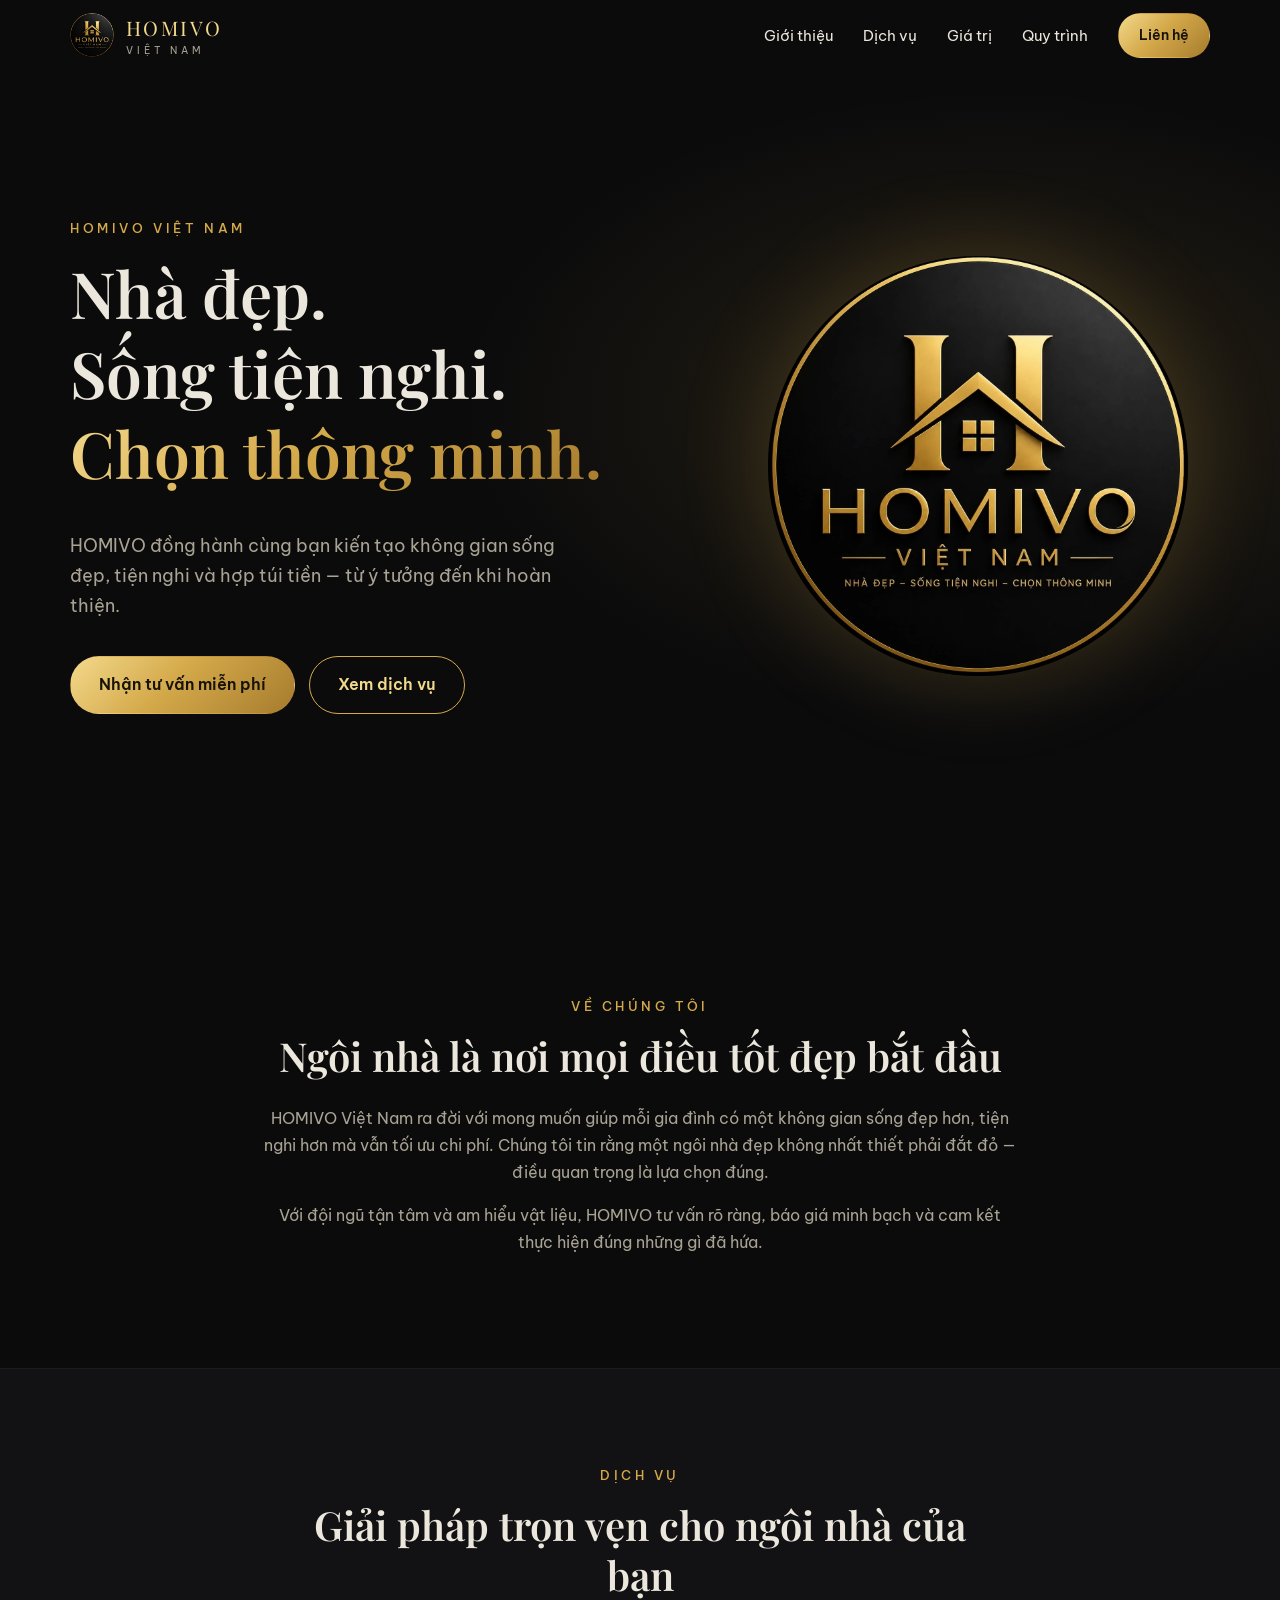
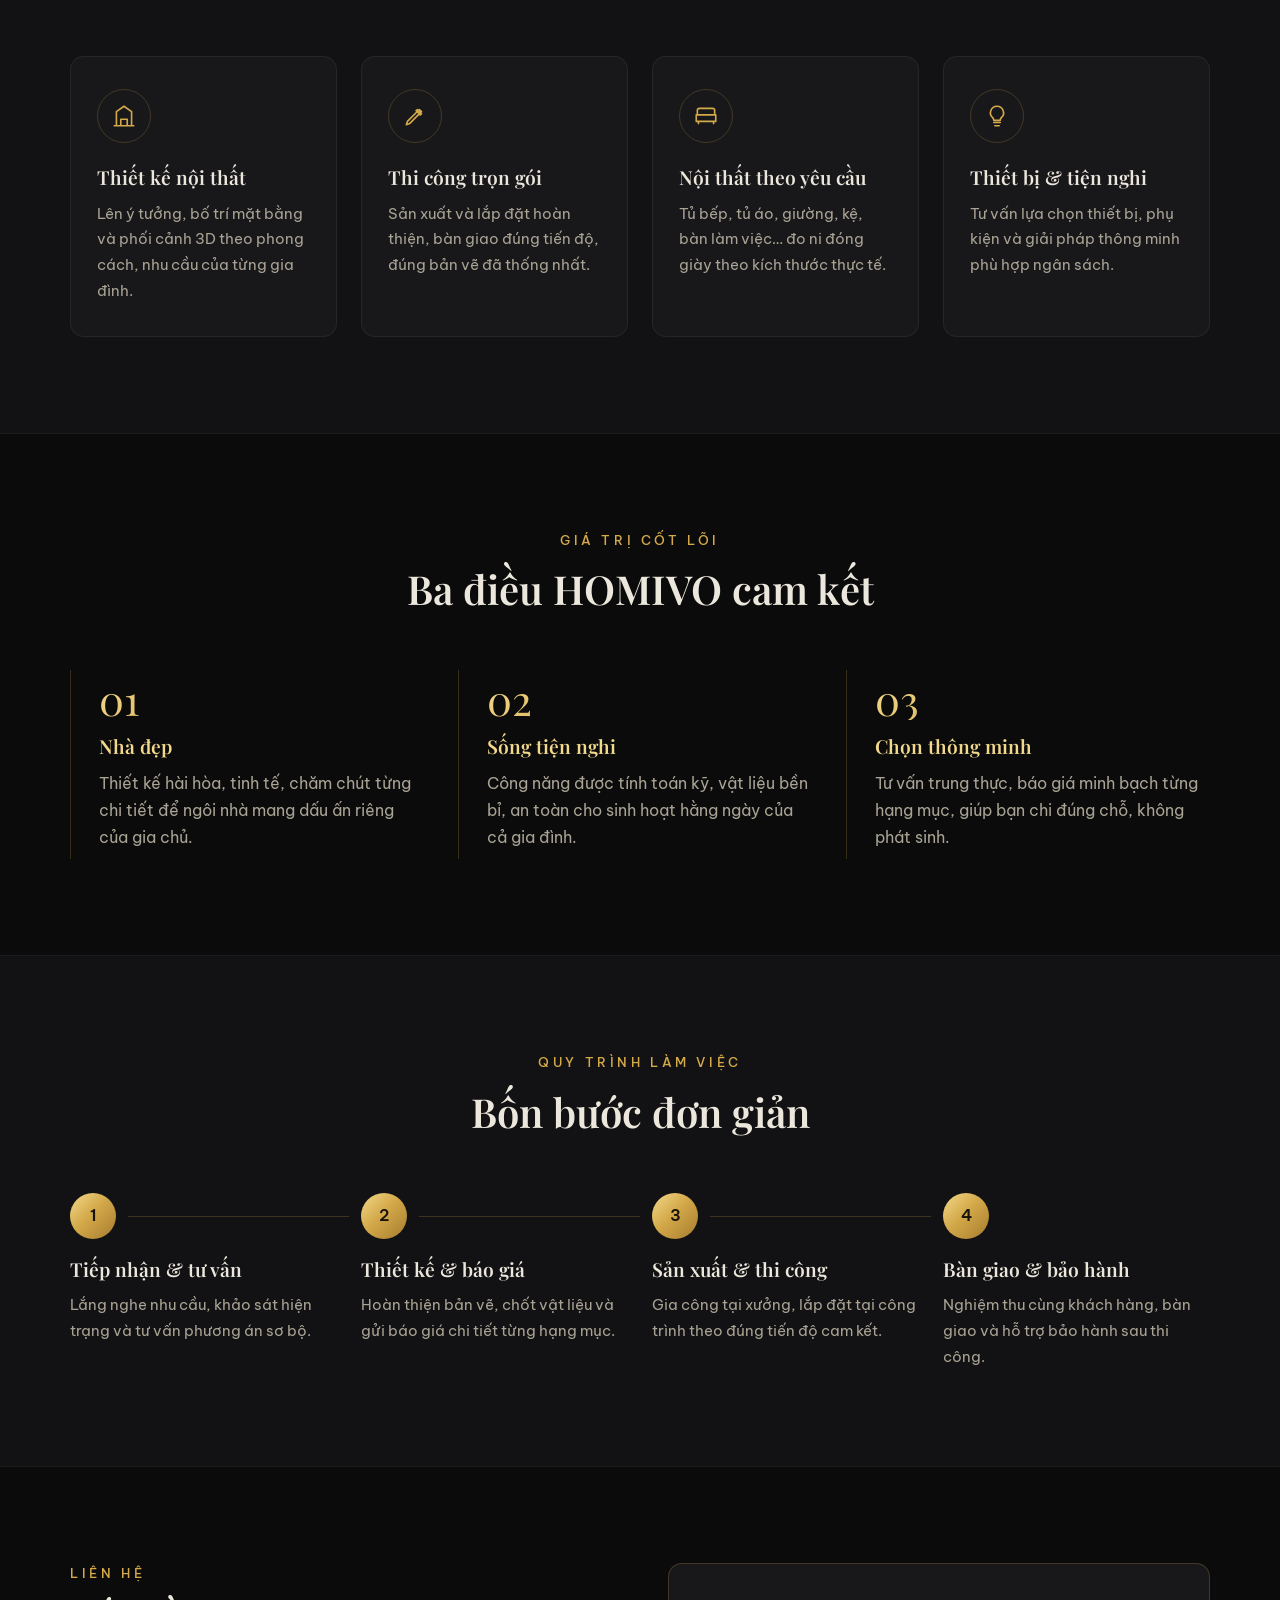
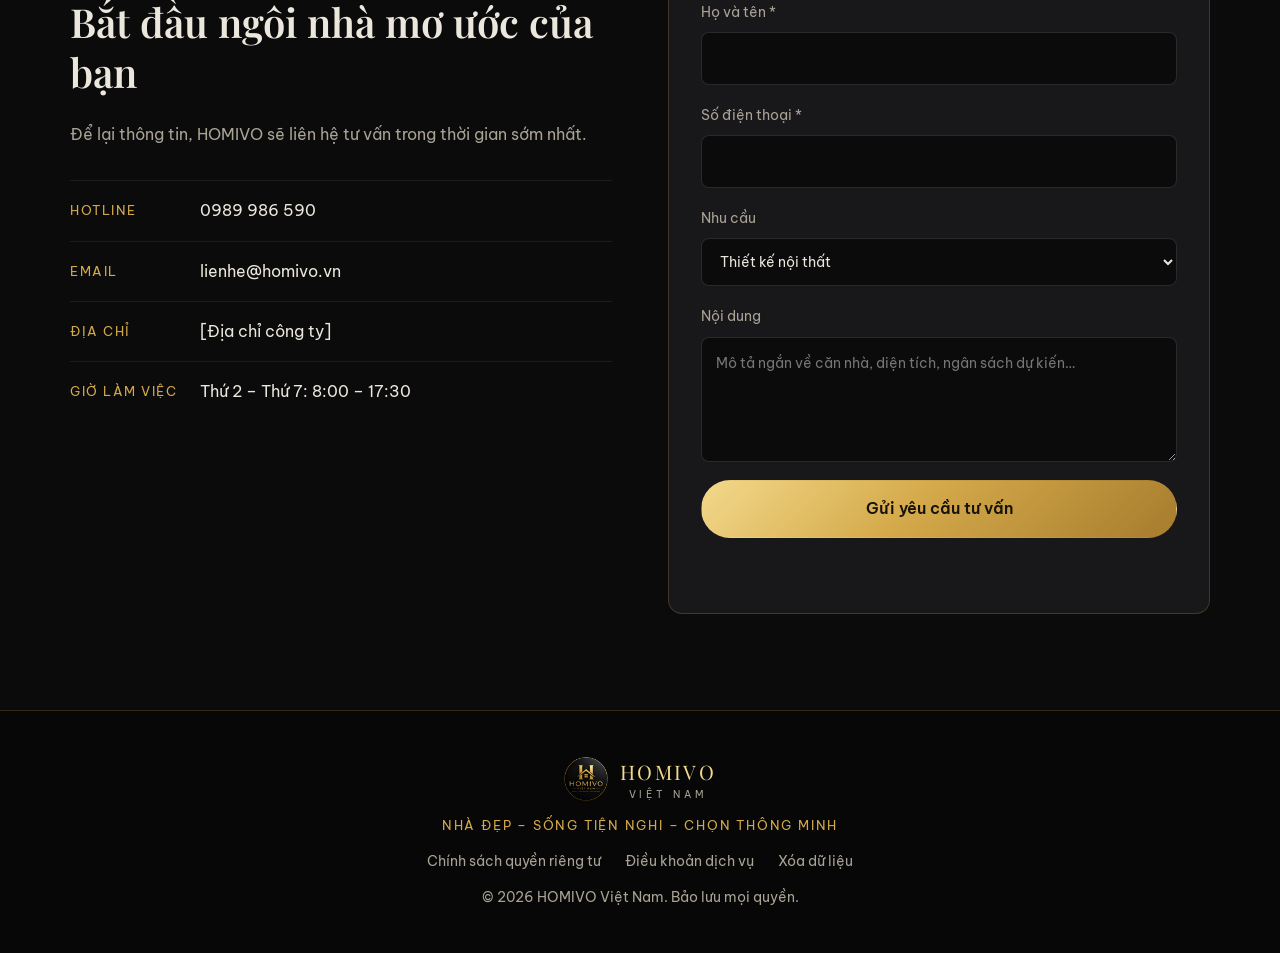
==== index.html @ d2447e5d "Website HOMIVO Viet Nam: trang chu, chinh sach quyen rieng tu, dieu khoan dich vu, huong dan xoa du " ====
<!DOCTYPE html>
<html lang="vi">
<head>
  <meta charset="UTF-8">
  <meta name="viewport" content="width=device-width, initial-scale=1.0">
  <title>HOMIVO Việt Nam — Nhà đẹp, Sống tiện nghi, Chọn thông minh</title>
  <meta name="description" content="HOMIVO Việt Nam — giải pháp nội thất và tiện nghi cho ngôi nhà của bạn. Nhà đẹp – Sống tiện nghi – Chọn thông minh.">
  <link rel="icon" href="assets/logo.webp">
  <link rel="preconnect" href="https://fonts.googleapis.com">
  <link rel="preconnect" href="https://fonts.gstatic.com" crossorigin>
  <link href="https://fonts.googleapis.com/css2?family=Be+Vietnam+Pro:wght@300;400;500;600&family=Playfair+Display:wght@500;600;700&display=swap" rel="stylesheet">
  <link rel="stylesheet" href="style.css">
</head>
<body>

  <!-- ===== THANH ĐIỀU HƯỚNG ===== -->
  <header class="header" id="header">
    <div class="container header__inner">
      <a href="#trang-chu" class="brand">
        <img src="assets/logo.webp" alt="Logo HOMIVO Việt Nam" class="brand__logo">
        <span class="brand__name">HOMIVO <small>Việt Nam</small></span>
      </a>
      <button class="nav-toggle" id="navToggle" aria-label="Mở menu" aria-expanded="false">
        <span></span><span></span><span></span>
      </button>
      <nav class="nav" id="nav">
        <a href="#gioi-thieu">Giới thiệu</a>
        <a href="#dich-vu">Dịch vụ</a>
        <a href="#gia-tri">Giá trị</a>
        <a href="#quy-trinh">Quy trình</a>
        <a href="#lien-he" class="btn btn--small">Liên hệ</a>
      </nav>
    </div>
  </header>

  <main>
    <!-- ===== TRANG CHỦ ===== -->
    <section class="hero" id="trang-chu">
      <div class="container hero__inner">
        <div class="hero__text">
          <p class="eyebrow">HOMIVO Việt Nam</p>
          <h1>Nhà đẹp.<br>Sống tiện nghi.<br><span class="gold">Chọn thông minh.</span></h1>
          <p class="hero__lead">
            HOMIVO đồng hành cùng bạn kiến tạo không gian sống đẹp, tiện nghi
            và hợp túi tiền — từ ý tưởng đến khi hoàn thiện.
          </p>
          <div class="hero__actions">
            <a href="#lien-he" class="btn">Nhận tư vấn miễn phí</a>
            <a href="#dich-vu" class="btn btn--ghost">Xem dịch vụ</a>
          </div>
        </div>
        <div class="hero__logo">
          <img src="assets/logo.webp" alt="HOMIVO Việt Nam">
        </div>
      </div>
    </section>

    <!-- ===== GIỚI THIỆU ===== -->
    <section class="section" id="gioi-thieu">
      <div class="container narrow reveal">
        <p class="eyebrow">Về chúng tôi</p>
        <h2>Ngôi nhà là nơi mọi điều tốt đẹp bắt đầu</h2>
        <!-- THAY: đoạn giới thiệu công ty -->
        <p>
          HOMIVO Việt Nam ra đời với mong muốn giúp mỗi gia đình có một không gian sống
          đẹp hơn, tiện nghi hơn mà vẫn tối ưu chi phí. Chúng tôi tin rằng một ngôi nhà đẹp
          không nhất thiết phải đắt đỏ — điều quan trọng là lựa chọn đúng.
        </p>
        <p>
          Với đội ngũ tận tâm và am hiểu vật liệu, HOMIVO tư vấn rõ ràng, báo giá minh bạch
          và cam kết thực hiện đúng những gì đã hứa.
        </p>
      </div>
    </section>

    <!-- ===== DỊCH VỤ ===== -->
    <section class="section section--alt" id="dich-vu">
      <div class="container">
        <div class="section__head reveal">
          <p class="eyebrow">Dịch vụ</p>
          <h2>Giải pháp trọn vẹn cho ngôi nhà của bạn</h2>
        </div>
        <!-- THAY: danh sách dịch vụ / sản phẩm thực tế -->
        <div class="grid grid--4">
          <article class="card reveal">
            <div class="card__icon">
              <svg viewBox="0 0 24 24"><path d="M3 21h18M5 21V8l7-5 7 5v13M9 21v-6h6v6"/></svg>
            </div>
            <h3>Thiết kế nội thất</h3>
            <p>Lên ý tưởng, bố trí mặt bằng và phối cảnh 3D theo phong cách, nhu cầu của từng gia đình.</p>
          </article>
          <article class="card reveal">
            <div class="card__icon">
              <svg viewBox="0 0 24 24"><path d="M14 6l4 4M4 20l3-1 11-11-2-2L5 17l-1 3zM13 7l4 4"/></svg>
            </div>
            <h3>Thi công trọn gói</h3>
            <p>Sản xuất và lắp đặt hoàn thiện, bàn giao đúng tiến độ, đúng bản vẽ đã thống nhất.</p>
          </article>
          <article class="card reveal">
            <div class="card__icon">
              <svg viewBox="0 0 24 24"><path d="M4 11V7a2 2 0 012-2h12a2 2 0 012 2v4M3 11h18v6H3zM5 17v2M19 17v2"/></svg>
            </div>
            <h3>Nội thất theo yêu cầu</h3>
            <p>Tủ bếp, tủ áo, giường, kệ, bàn làm việc… đo ni đóng giày theo kích thước thực tế.</p>
          </article>
          <article class="card reveal">
            <div class="card__icon">
              <svg viewBox="0 0 24 24"><path d="M9 18h6M10 21h4M12 3a6 6 0 00-4 10.5c.7.7 1 1.5 1 2.5h6c0-1 .3-1.8 1-2.5A6 6 0 0012 3z"/></svg>
            </div>
            <h3>Thiết bị &amp; tiện nghi</h3>
            <p>Tư vấn lựa chọn thiết bị, phụ kiện và giải pháp thông minh phù hợp ngân sách.</p>
          </article>
        </div>
      </div>
    </section>

    <!-- ===== GIÁ TRỊ ===== -->
    <section class="section" id="gia-tri">
      <div class="container">
        <div class="section__head reveal">
          <p class="eyebrow">Giá trị cốt lõi</p>
          <h2>Ba điều HOMIVO cam kết</h2>
        </div>
        <div class="grid grid--3">
          <div class="value reveal">
            <span class="value__num">01</span>
            <h3>Nhà đẹp</h3>
            <p>Thiết kế hài hòa, tinh tế, chăm chút từng chi tiết để ngôi nhà mang dấu ấn riêng của gia chủ.</p>
          </div>
          <div class="value reveal">
            <span class="value__num">02</span>
            <h3>Sống tiện nghi</h3>
            <p>Công năng được tính toán kỹ, vật liệu bền bỉ, an toàn cho sinh hoạt hằng ngày của cả gia đình.</p>
          </div>
          <div class="value reveal">
            <span class="value__num">03</span>
            <h3>Chọn thông minh</h3>
            <p>Tư vấn trung thực, báo giá minh bạch từng hạng mục, giúp bạn chi đúng chỗ, không phát sinh.</p>
          </div>
        </div>
      </div>
    </section>

    <!-- ===== QUY TRÌNH ===== -->
    <section class="section section--alt" id="quy-trinh">
      <div class="container">
        <div class="section__head reveal">
          <p class="eyebrow">Quy trình làm việc</p>
          <h2>Bốn bước đơn giản</h2>
        </div>
        <ol class="steps">
          <li class="reveal"><h3>Tiếp nhận &amp; tư vấn</h3><p>Lắng nghe nhu cầu, khảo sát hiện trạng và tư vấn phương án sơ bộ.</p></li>
          <li class="reveal"><h3>Thiết kế &amp; báo giá</h3><p>Hoàn thiện bản vẽ, chốt vật liệu và gửi báo giá chi tiết từng hạng mục.</p></li>
          <li class="reveal"><h3>Sản xuất &amp; thi công</h3><p>Gia công tại xưởng, lắp đặt tại công trình theo đúng tiến độ cam kết.</p></li>
          <li class="reveal"><h3>Bàn giao &amp; bảo hành</h3><p>Nghiệm thu cùng khách hàng, bàn giao và hỗ trợ bảo hành sau thi công.</p></li>
        </ol>
      </div>
    </section>

    <!-- ===== LIÊN HỆ ===== -->
    <section class="section" id="lien-he">
      <div class="container contact">
        <div class="contact__info reveal">
          <p class="eyebrow">Liên hệ</p>
          <h2>Bắt đầu ngôi nhà mơ ước của bạn</h2>
          <p>Để lại thông tin, HOMIVO sẽ liên hệ tư vấn trong thời gian sớm nhất.</p>
          <!-- THAY: thông tin liên hệ thật -->
          <ul class="contact__list">
            <li><span>Hotline</span><a href="tel:0989986590">0989 986 590</a></li>
            <li><span>Email</span><a href="mailto:lienhe@homivo.vn">lienhe@homivo.vn</a></li>
            <li><span>Địa chỉ</span>[Địa chỉ công ty]</li>
            <li><span>Giờ làm việc</span>Thứ 2 – Thứ 7: 8:00 – 17:30</li>
          </ul>
        </div>

        <form class="form reveal" id="contactForm" novalidate>
          <label>Họ và tên *
            <input type="text" name="ten" required autocomplete="name">
          </label>
          <label>Số điện thoại *
            <input type="tel" name="sdt" required autocomplete="tel" pattern="[0-9+ .]{9,15}">
          </label>
          <label>Nhu cầu
            <select name="nhucau">
              <option>Thiết kế nội thất</option>
              <option>Thi công trọn gói</option>
              <option>Nội thất theo yêu cầu</option>
              <option>Thiết bị &amp; tiện nghi</option>
              <option>Khác</option>
            </select>
          </label>
          <label>Nội dung
            <textarea name="noidung" rows="4" placeholder="Mô tả ngắn về căn nhà, diện tích, ngân sách dự kiến…"></textarea>
          </label>
          <button type="submit" class="btn">Gửi yêu cầu tư vấn</button>
          <p class="form__note" id="formNote" role="status"></p>
        </form>
      </div>
    </section>
  </main>

  <!-- ===== CHÂN TRANG ===== -->
  <footer class="footer">
    <div class="container footer__inner">
      <div class="brand">
        <img src="assets/logo.webp" alt="" class="brand__logo">
        <span class="brand__name">HOMIVO <small>Việt Nam</small></span>
      </div>
      <p class="footer__slogan">Nhà đẹp – Sống tiện nghi – Chọn thông minh</p>
      <nav class="footer__links">
        <a href="chinh-sach-quyen-rieng-tu.html">Chính sách quyền riêng tư</a>
        <a href="dieu-khoan-dich-vu.html">Điều khoản dịch vụ</a>
        <a href="xoa-du-lieu.html">Xóa dữ liệu</a>
      </nav>
      <p class="footer__copy">© <span id="year"></span> HOMIVO Việt Nam. Bảo lưu mọi quyền.</p>
    </div>
  </footer>

  <script src="script.js"></script>
</body>
</html>
---- style.css ----
/* ===== HOMIVO Việt Nam — đen & vàng kim ===== */
:root {
  --bg: #0b0b0c;
  --bg-alt: #121214;
  --surface: #18181b;
  --line: rgba(212, 169, 74, 0.22);
  --text: #ece7dc;
  --muted: #a9a394;
  --gold: #d4a94a;
  --gold-light: #f3d98b;
  --gold-dark: #a67c2e;
  --gold-grad: linear-gradient(135deg, #f3d98b 0%, #d4a94a 45%, #a67c2e 100%);
  --radius: 14px;
  --header-h: 72px;
}

*, *::before, *::after { box-sizing: border-box; }

html { scroll-behavior: smooth; scroll-padding-top: var(--header-h); }

body {
  margin: 0;
  background: var(--bg);
  color: var(--text);
  font-family: "Be Vietnam Pro", system-ui, -apple-system, "Segoe UI", sans-serif;
  font-size: 16px;
  line-height: 1.7;
  -webkit-font-smoothing: antialiased;
}

img { max-width: 100%; display: block; }
a { color: inherit; text-decoration: none; }

h1, h2, h3 {
  font-family: "Playfair Display", Georgia, serif;
  font-weight: 600;
  line-height: 1.25;
  margin: 0 0 0.6em;
}
h1 { font-size: clamp(2.2rem, 5.5vw, 4rem); }
h2 { font-size: clamp(1.6rem, 3.4vw, 2.5rem); }
h3 { font-size: 1.2rem; }
p { margin: 0 0 1em; color: var(--muted); }

.container { width: min(1140px, 100% - 32px); margin-inline: auto; }
.narrow { max-width: 760px; text-align: center; }

.gold {
  background: var(--gold-grad);
  -webkit-background-clip: text;
  background-clip: text;
  color: transparent;
}

.eyebrow {
  color: var(--gold);
  font-size: 0.8rem;
  font-weight: 500;
  letter-spacing: 0.28em;
  text-transform: uppercase;
  margin-bottom: 1em;
}

/* ----- Nút ----- */
.btn {
  display: inline-block;
  padding: 14px 28px;
  border: 1px solid transparent;
  border-radius: 999px;
  background: var(--gold-grad);
  color: #17130a;
  font: inherit;
  font-weight: 600;
  cursor: pointer;
  transition: transform 0.2s, box-shadow 0.2s, background 0.2s, color 0.2s;
}
.btn:hover { transform: translateY(-2px); box-shadow: 0 10px 30px rgba(212, 169, 74, 0.3); }
.btn--ghost { background: transparent; border-color: var(--gold); color: var(--gold-light); }
.btn--ghost:hover { background: rgba(212, 169, 74, 0.1); }
.btn--small { padding: 9px 20px; font-size: 0.9rem; }

/* ----- Thanh điều hướng ----- */
.header {
  position: fixed;
  inset: 0 0 auto 0;
  z-index: 50;
  height: var(--header-h);
  transition: background 0.3s, border-color 0.3s;
  border-bottom: 1px solid transparent;
}
.header.is-scrolled {
  background: rgba(11, 11, 12, 0.92);
  backdrop-filter: blur(10px);
  border-bottom-color: var(--line);
}
.header__inner { height: 100%; display: flex; align-items: center; justify-content: space-between; }

.brand { display: flex; align-items: center; gap: 12px; }
.brand__logo { width: 44px; height: 44px; border-radius: 50%; }
.brand__name {
  font-family: "Playfair Display", serif;
  font-size: 1.25rem;
  letter-spacing: 0.12em;
  color: var(--gold-light);
}
.brand__name small {
  display: block;
  font-family: "Be Vietnam Pro", sans-serif;
  font-size: 0.6rem;
  letter-spacing: 0.4em;
  text-transform: uppercase;
  color: var(--muted);
  margin-top: -2px;
}

.nav { display: flex; align-items: center; gap: 30px; font-size: 0.95rem; }
.nav a:not(.btn) { color: var(--text); position: relative; padding: 6px 0; }
.nav a:not(.btn)::after {
  content: "";
  position: absolute;
  left: 0; bottom: 0;
  width: 0; height: 1px;
  background: var(--gold);
  transition: width 0.25s;
}
.nav a:not(.btn):hover::after { width: 100%; }

.nav-toggle {
  display: none;
  width: 44px; height: 44px;
  background: none; border: 0; padding: 10px;
  cursor: pointer;
}
.nav-toggle span {
  display: block; height: 2px; margin: 5px 0;
  background: var(--gold-light);
  transition: transform 0.25s, opacity 0.25s;
}
.nav-toggle[aria-expanded="true"] span:nth-child(1) { transform: translateY(7px) rotate(45deg); }
.nav-toggle[aria-expanded="true"] span:nth-child(2) { opacity: 0; }
.nav-toggle[aria-expanded="true"] span:nth-child(3) { transform: translateY(-7px) rotate(-45deg); }

/* ----- Hero ----- */
.hero {
  min-height: 100vh;
  display: flex;
  align-items: center;
  padding: calc(var(--header-h) + 40px) 0 80px;
  background:
    radial-gradient(ellipse 60% 50% at 78% 45%, rgba(212, 169, 74, 0.14), transparent 70%),
    var(--bg);
}
.hero__inner { display: grid; grid-template-columns: 1.15fr 0.85fr; gap: 48px; align-items: center; }
.hero__lead { font-size: 1.1rem; max-width: 520px; margin-bottom: 2em; }
.hero__actions { display: flex; flex-wrap: wrap; gap: 14px; }
.hero__logo img {
  width: min(420px, 100%);
  margin-inline: auto;
  border-radius: 50%;
  box-shadow: 0 0 90px rgba(212, 169, 74, 0.22);
}

/* ----- Khối nội dung ----- */
.section { padding: 96px 0; }
.section--alt { background: var(--bg-alt); border-block: 1px solid rgba(255, 255, 255, 0.04); }
.section__head { text-align: center; max-width: 680px; margin: 0 auto 56px; }

.grid { display: grid; gap: 24px; }
.grid--4 { grid-template-columns: repeat(4, 1fr); }
.grid--3 { grid-template-columns: repeat(3, 1fr); }

.card {
  background: var(--surface);
  border: 1px solid rgba(255, 255, 255, 0.06);
  border-radius: var(--radius);
  padding: 32px 26px;
  transition: transform 0.25s, border-color 0.25s;
}
.card:hover { transform: translateY(-6px); border-color: var(--line); }
.card p { margin: 0; font-size: 0.95rem; }
.card__icon {
  width: 54px; height: 54px;
  display: grid; place-items: center;
  border: 1px solid var(--line);
  border-radius: 50%;
  margin-bottom: 22px;
}
.card__icon svg {
  width: 26px; height: 26px;
  fill: none; stroke: var(--gold);
  stroke-width: 1.5; stroke-linecap: round; stroke-linejoin: round;
}

.value { padding: 8px 8px 8px 28px; border-left: 1px solid var(--line); }
.value__num {
  font-family: "Playfair Display", serif;
  font-size: 2.6rem;
  line-height: 1;
  display: block;
  margin-bottom: 14px;
  background: var(--gold-grad);
  -webkit-background-clip: text;
  background-clip: text;
  color: transparent;
}
.value h3 { color: var(--gold-light); }
.value p { margin: 0; }

.steps {
  list-style: none;
  margin: 0; padding: 0;
  display: grid;
  grid-template-columns: repeat(4, 1fr);
  gap: 24px;
  counter-reset: step;
}
.steps li { counter-increment: step; position: relative; padding-top: 64px; }
.steps li::before {
  content: counter(step);
  position: absolute; top: 0; left: 0;
  width: 46px; height: 46px;
  display: grid; place-items: center;
  border-radius: 50%;
  background: var(--gold-grad);
  color: #17130a;
  font-weight: 600;
}
.steps li::after {
  content: "";
  position: absolute; top: 23px; left: 58px; right: -12px;
  height: 1px;
  background: var(--line);
}
.steps li:last-child::after { display: none; }
.steps p { margin: 0; font-size: 0.95rem; }

/* ----- Liên hệ ----- */
.contact { display: grid; grid-template-columns: 1fr 1fr; gap: 56px; align-items: start; }
.contact__list { list-style: none; padding: 0; margin: 32px 0 0; }
.contact__list li {
  display: flex; gap: 20px;
  padding: 16px 0;
  border-top: 1px solid rgba(255, 255, 255, 0.07);
}
.contact__list span {
  flex: 0 0 110px;
  color: var(--gold);
  font-size: 0.8rem;
  letter-spacing: 0.12em;
  text-transform: uppercase;
  padding-top: 3px;
}
.contact__list a:hover { color: var(--gold-light); }

.form {
  background: var(--surface);
  border: 1px solid var(--line);
  border-radius: var(--radius);
  padding: 36px 32px;
  display: grid;
  gap: 18px;
}
.form label { display: grid; gap: 8px; font-size: 0.9rem; color: var(--muted); }
.form input, .form select, .form textarea {
  width: 100%;
  padding: 13px 14px;
  background: var(--bg);
  border: 1px solid rgba(255, 255, 255, 0.12);
  border-radius: 8px;
  color: var(--text);
  font: inherit;
  transition: border-color 0.2s;
}
.form input:focus, .form select:focus, .form textarea:focus { outline: none; border-color: var(--gold); }
.form .is-invalid { border-color: #d9605a; }
.form textarea { resize: vertical; }
.form__note { margin: 0; min-height: 1.5em; font-size: 0.9rem; color: var(--gold-light); }

/* ----- Chân trang ----- */
.footer { border-top: 1px solid var(--line); padding: 44px 0; background: #070708; }
.footer__inner { display: grid; justify-items: center; gap: 12px; text-align: center; }
.footer__slogan { margin: 0; color: var(--gold); letter-spacing: 0.14em; text-transform: uppercase; font-size: 0.8rem; }
.footer__copy { margin: 0; font-size: 0.85rem; }
.footer__links { display: flex; flex-wrap: wrap; justify-content: center; gap: 8px 24px; font-size: 0.9rem; }
.footer__links a { color: var(--muted); }
.footer__links a:hover { color: var(--gold-light); }

/* ----- Trang pháp lý (chính sách, điều khoản) ----- */
.legal { padding: calc(var(--header-h) + 64px) 0 96px; }
.legal__inner { max-width: 800px; }
.legal h1 { font-size: clamp(1.9rem, 4.5vw, 2.8rem); }
.legal h2 { font-size: 1.3rem; color: var(--gold-light); margin-top: 2.2em; }
.legal__date { font-size: 0.9rem; margin-bottom: 2em; }
.legal ul, .legal ol { color: var(--muted); padding-left: 1.3em; margin: 0 0 1em; }
.legal li { margin-bottom: 0.5em; }
.legal strong { color: var(--text); font-weight: 500; }
.legal a { color: var(--gold-light); text-decoration: underline; text-underline-offset: 3px; }

/* ----- Hiệu ứng xuất hiện (chỉ khi có JS) ----- */
.js .reveal { opacity: 0; transform: translateY(24px); transition: opacity 0.7s, transform 0.7s; }
.js .reveal.is-visible { opacity: 1; transform: none; }

@media (prefers-reduced-motion: reduce) {
  html { scroll-behavior: auto; }
  .js .reveal { opacity: 1; transform: none; transition: none; }
}

/* ----- Màn hình nhỏ ----- */
@media (max-width: 960px) {
  .grid--4, .steps { grid-template-columns: repeat(2, 1fr); }
  .steps li::after { display: none; }
  .contact { grid-template-columns: 1fr; }
}

@media (max-width: 760px) {
  .section { padding: 68px 0; }
  .nav-toggle { display: block; }
  .nav {
    position: absolute;
    top: var(--header-h); left: 0; right: 0;
    flex-direction: column;
    align-items: stretch;
    gap: 0;
    padding: 8px 16px 20px;
    background: rgba(11, 11, 12, 0.98);
    border-bottom: 1px solid var(--line);
    display: none;
  }
  .nav.is-open { display: flex; }
  .nav a:not(.btn) { padding: 14px 0; border-bottom: 1px solid rgba(255, 255, 255, 0.06); }
  .nav .btn { margin-top: 16px; text-align: center; }

  .hero__inner { grid-template-columns: 1fr; text-align: center; }
  .hero__logo { order: -1; }
  .hero__logo img { width: 220px; }
  .hero__lead { margin-inline: auto; }
  .hero__actions { justify-content: center; }

  .grid--3 { grid-template-columns: 1fr; }
  .form { padding: 28px 20px; }
}

@media (max-width: 520px) {
  .grid--4, .steps { grid-template-columns: 1fr; }
  .contact__list li { flex-direction: column; gap: 4px; }
  .contact__list span { flex: none; }
}
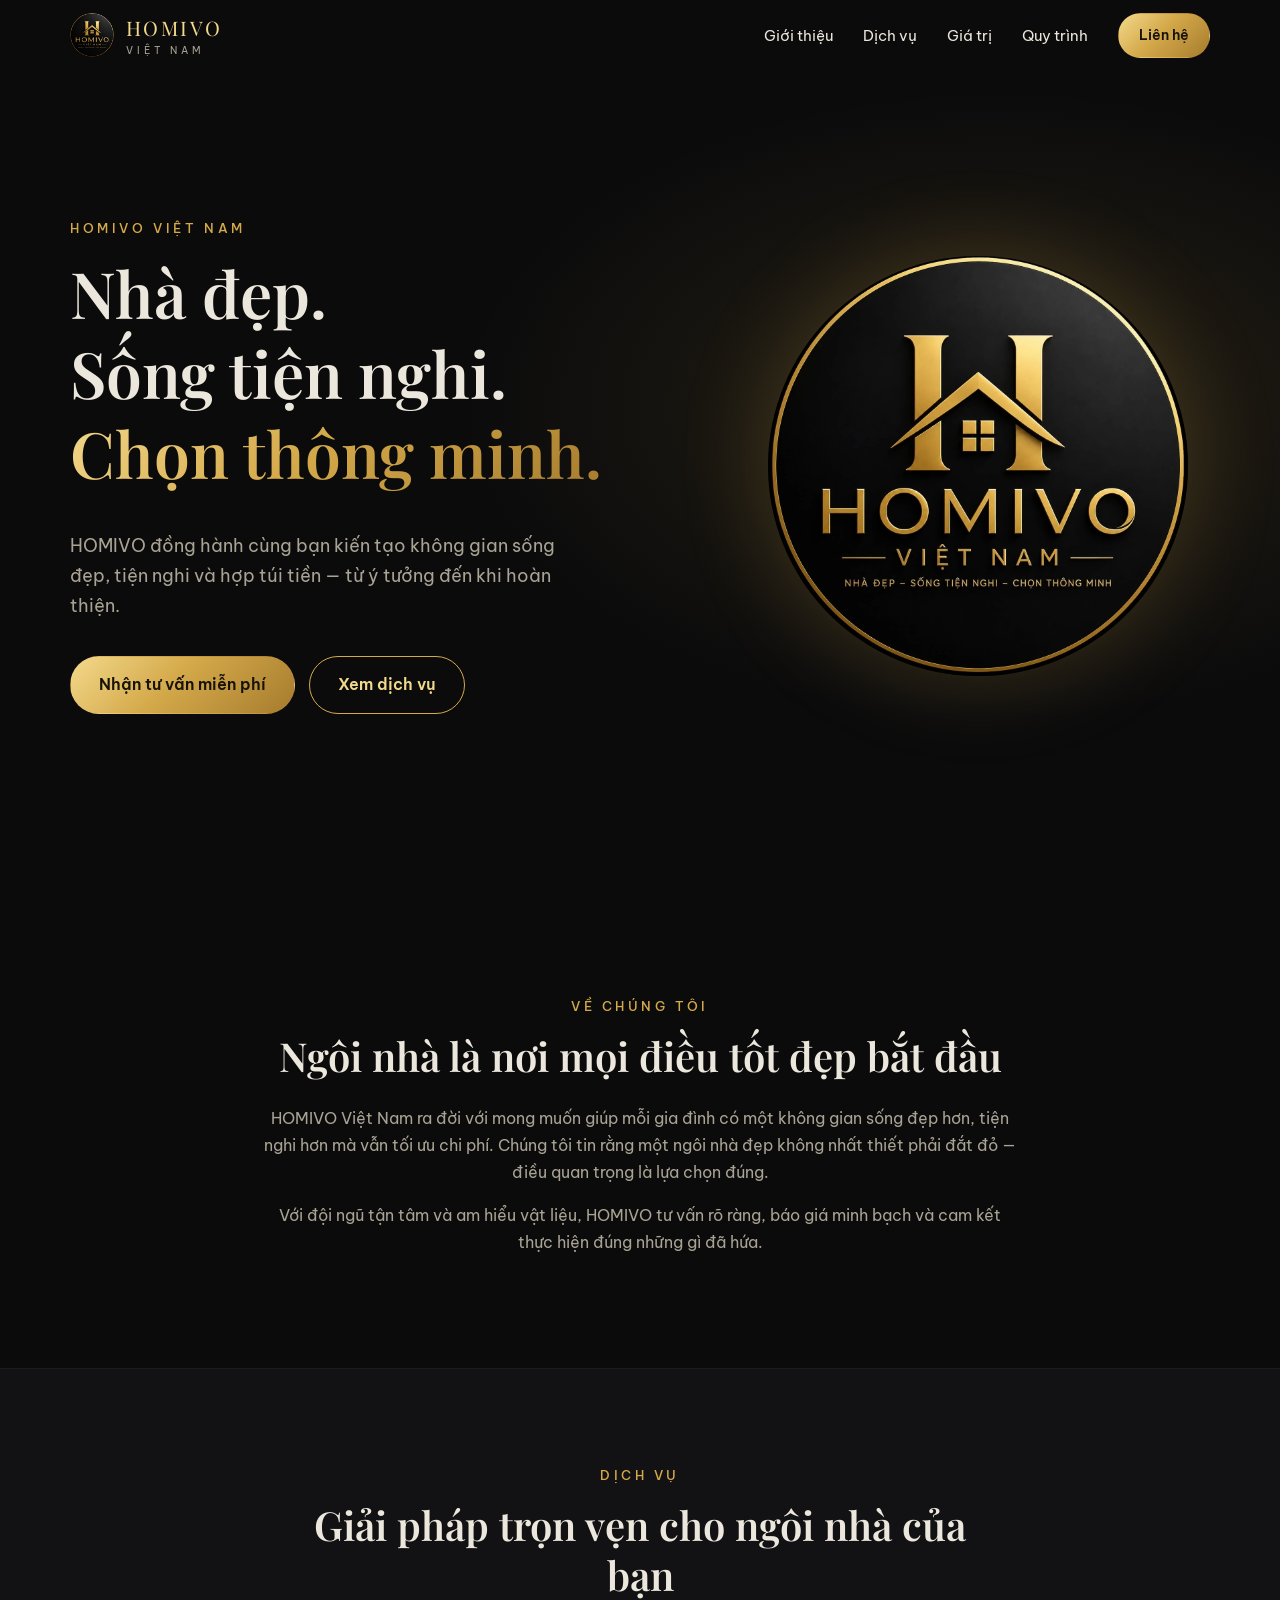
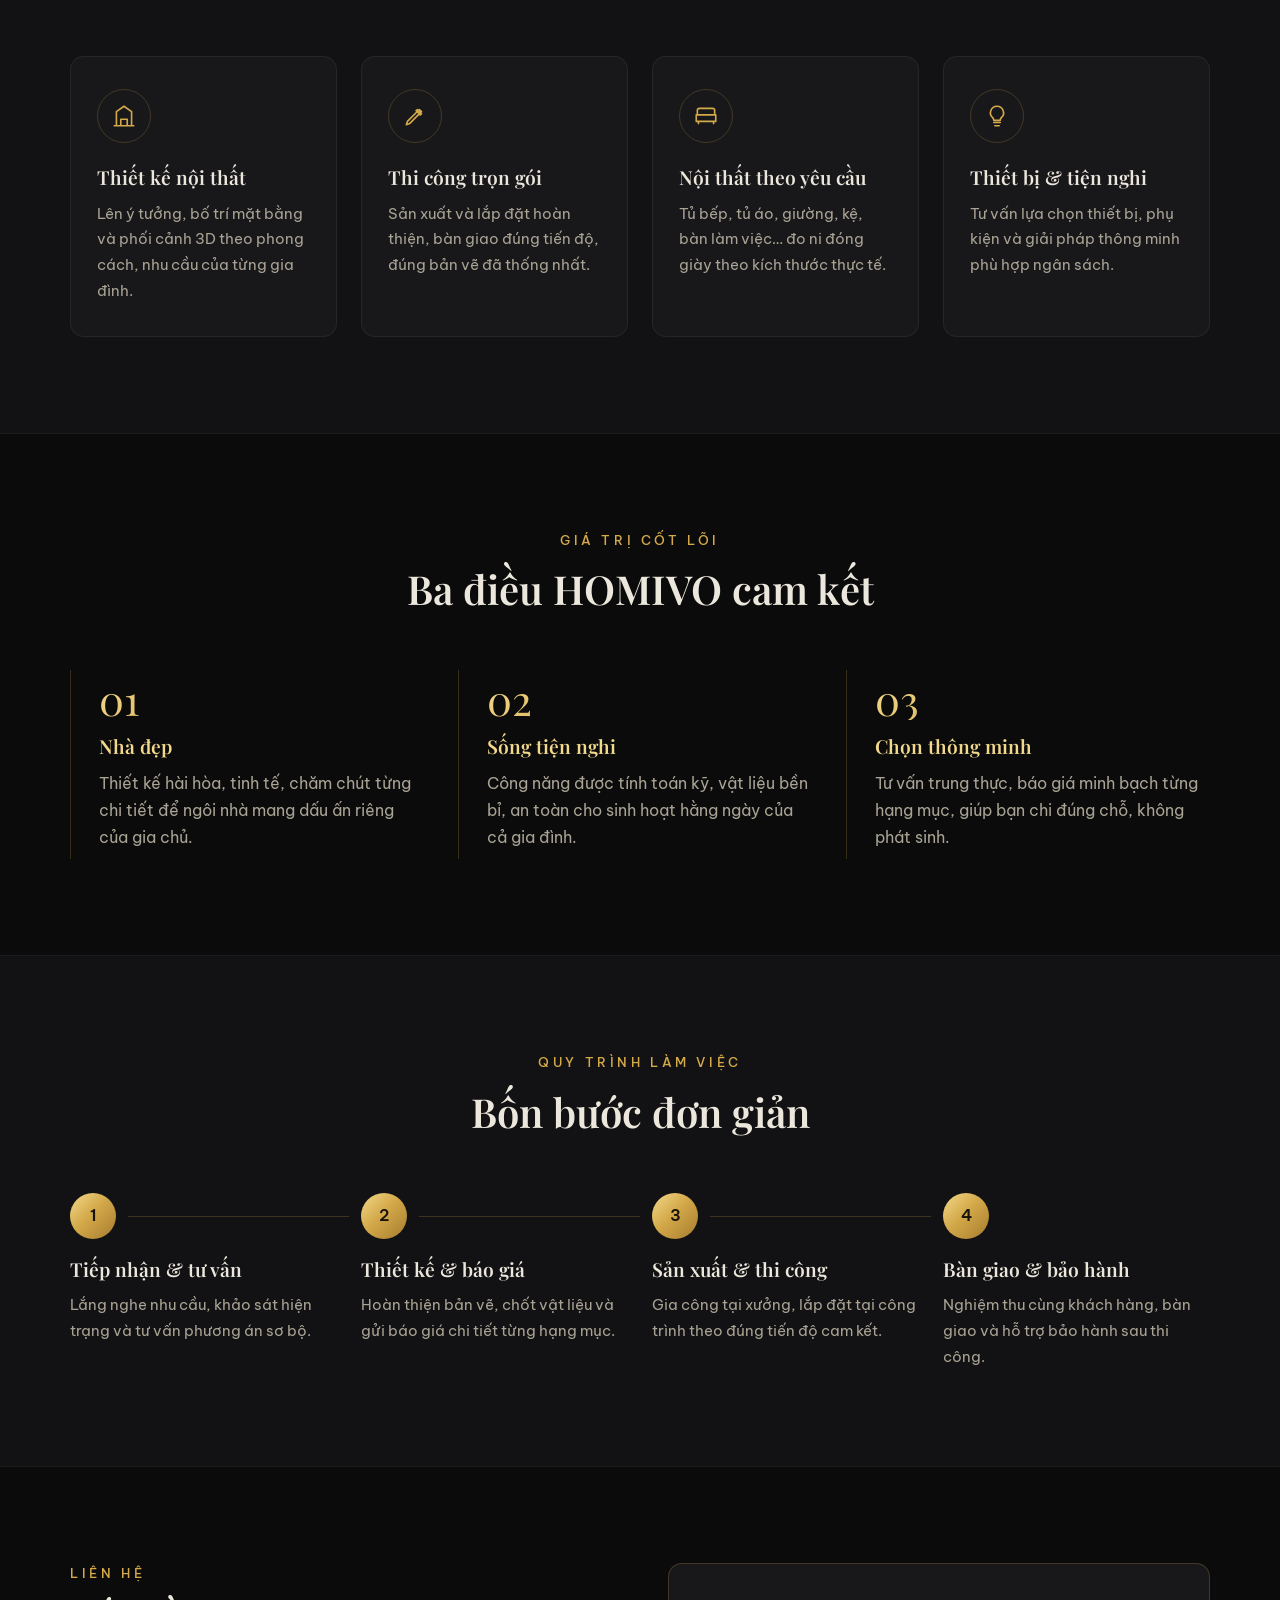
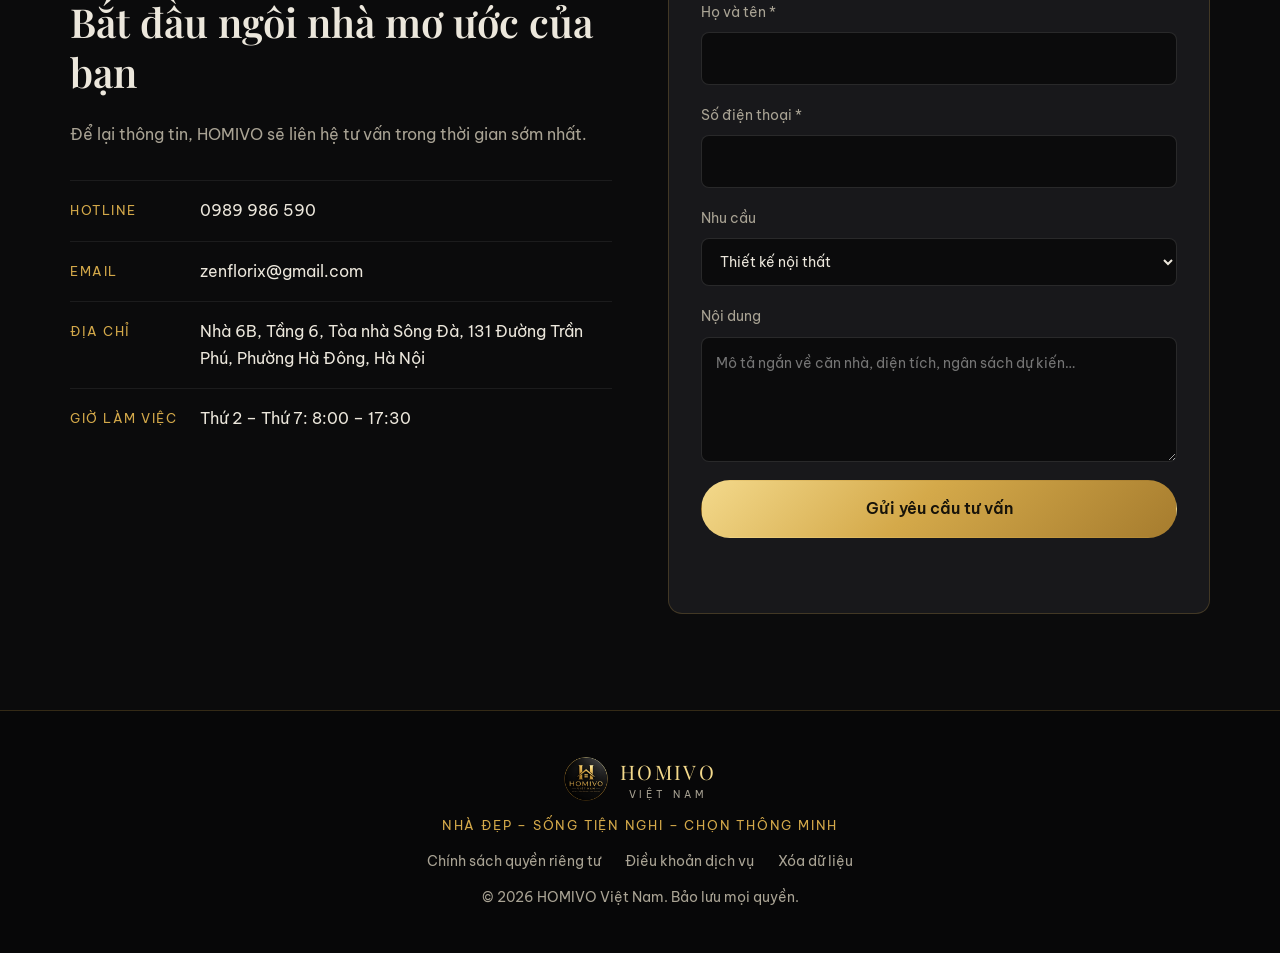
==== commit f109a7e7: "Cap nhat thong tin lien he: email, ten phap nhan, dia chi" ====
--- a/index.html
+++ b/index.html
@@ -167,8 +167,8 @@
           <!-- THAY: thông tin liên hệ thật -->
           <ul class="contact__list">
             <li><span>Hotline</span><a href="tel:0989986590">0989 986 590</a></li>
-            <li><span>Email</span><a href="mailto:lienhe@homivo.vn">lienhe@homivo.vn</a></li>
-            <li><span>Địa chỉ</span>[Địa chỉ công ty]</li>
+            <li><span>Email</span><a href="mailto:zenflorix@gmail.com">zenflorix@gmail.com</a></li>
+            <li><span>Địa chỉ</span>Nhà 6B, Tầng 6, Tòa nhà Sông Đà, 131 Đường Trần Phú, Phường Hà Đông, Hà Nội</li>
             <li><span>Giờ làm việc</span>Thứ 2 – Thứ 7: 8:00 – 17:30</li>
           </ul>
         </div>
